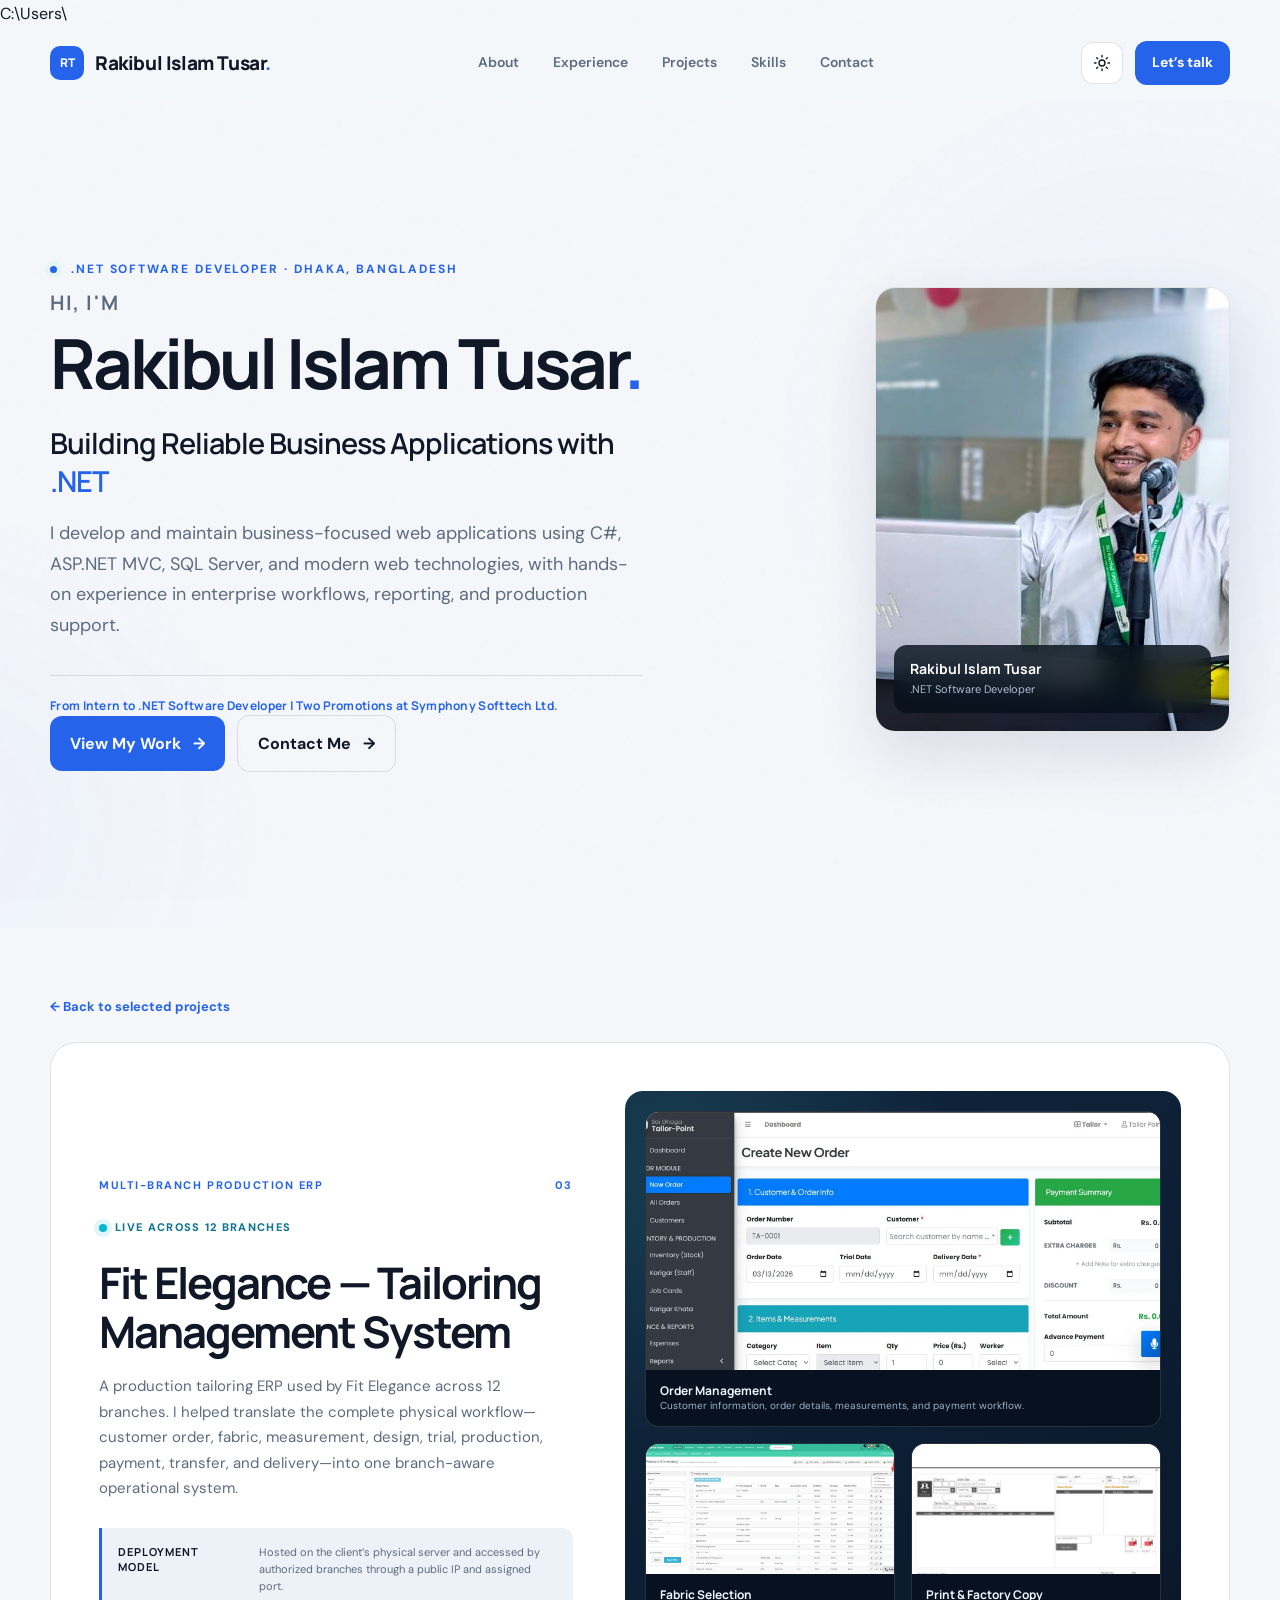
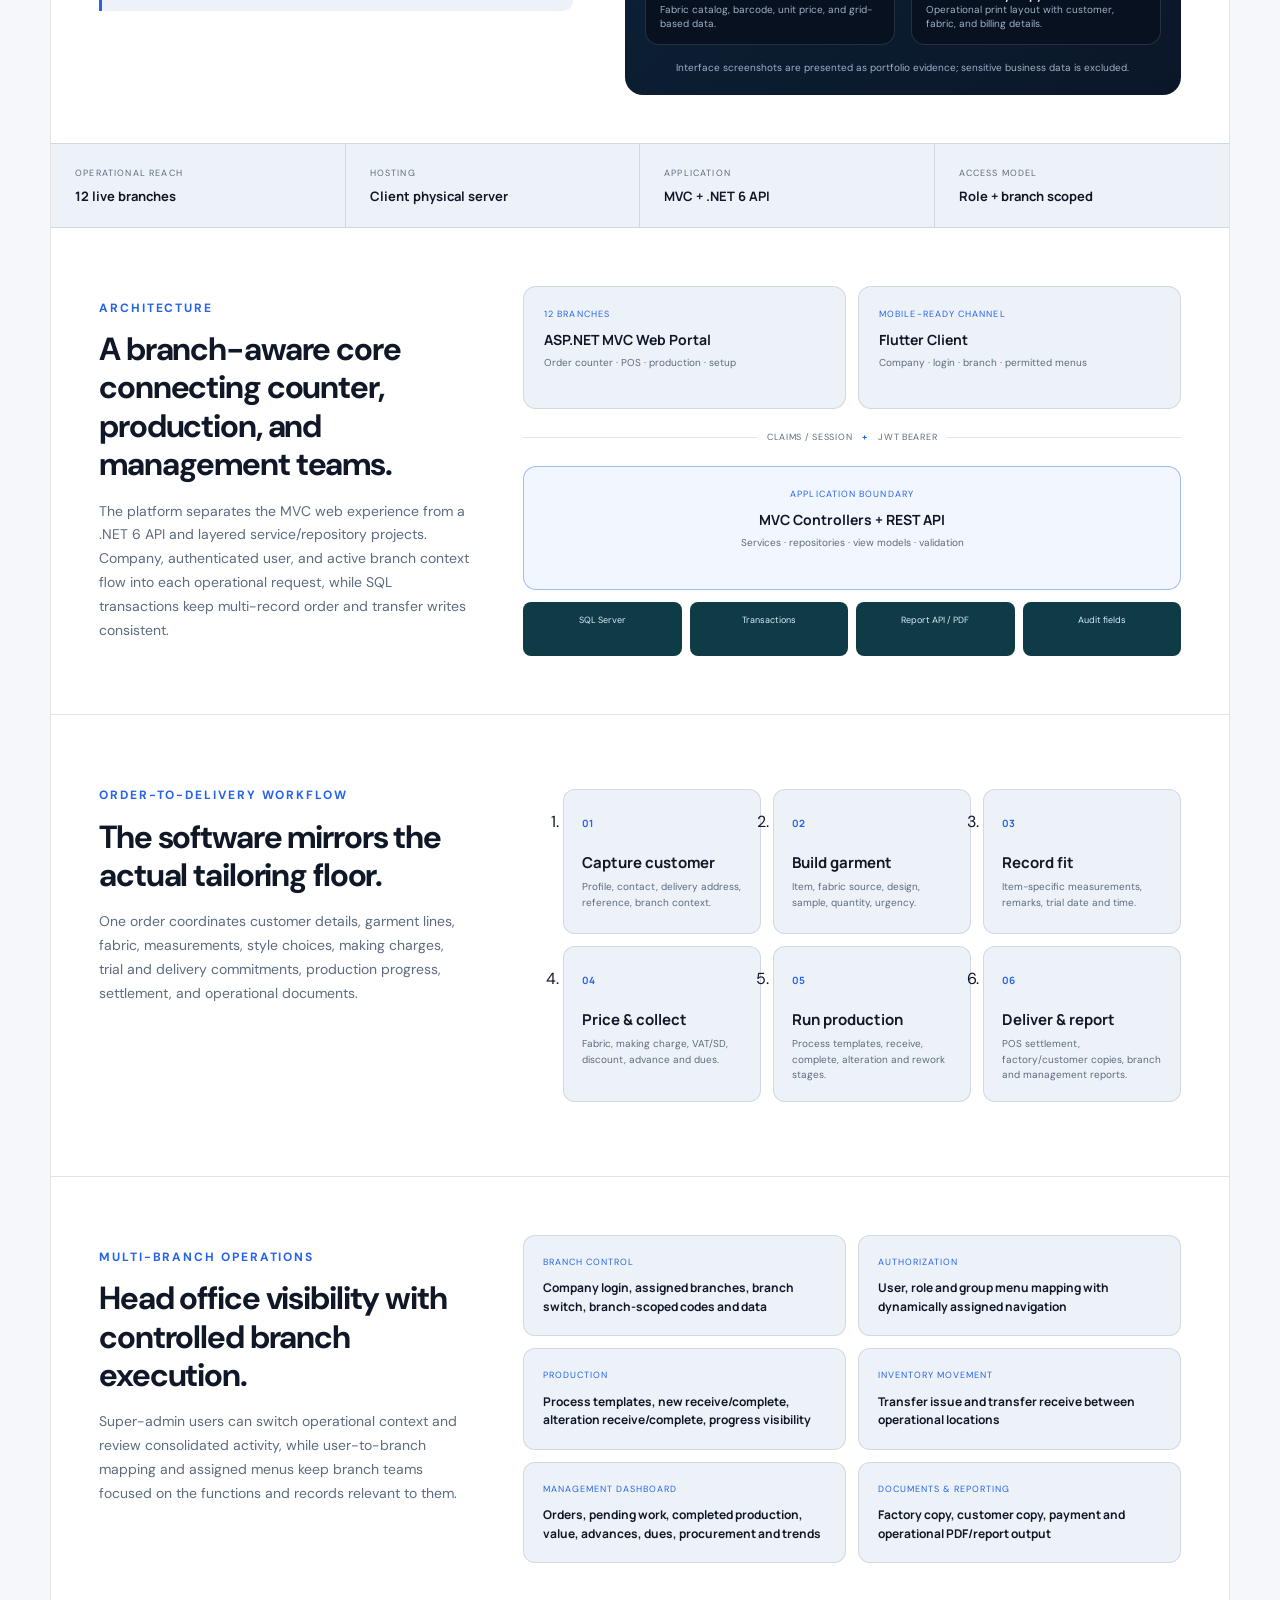
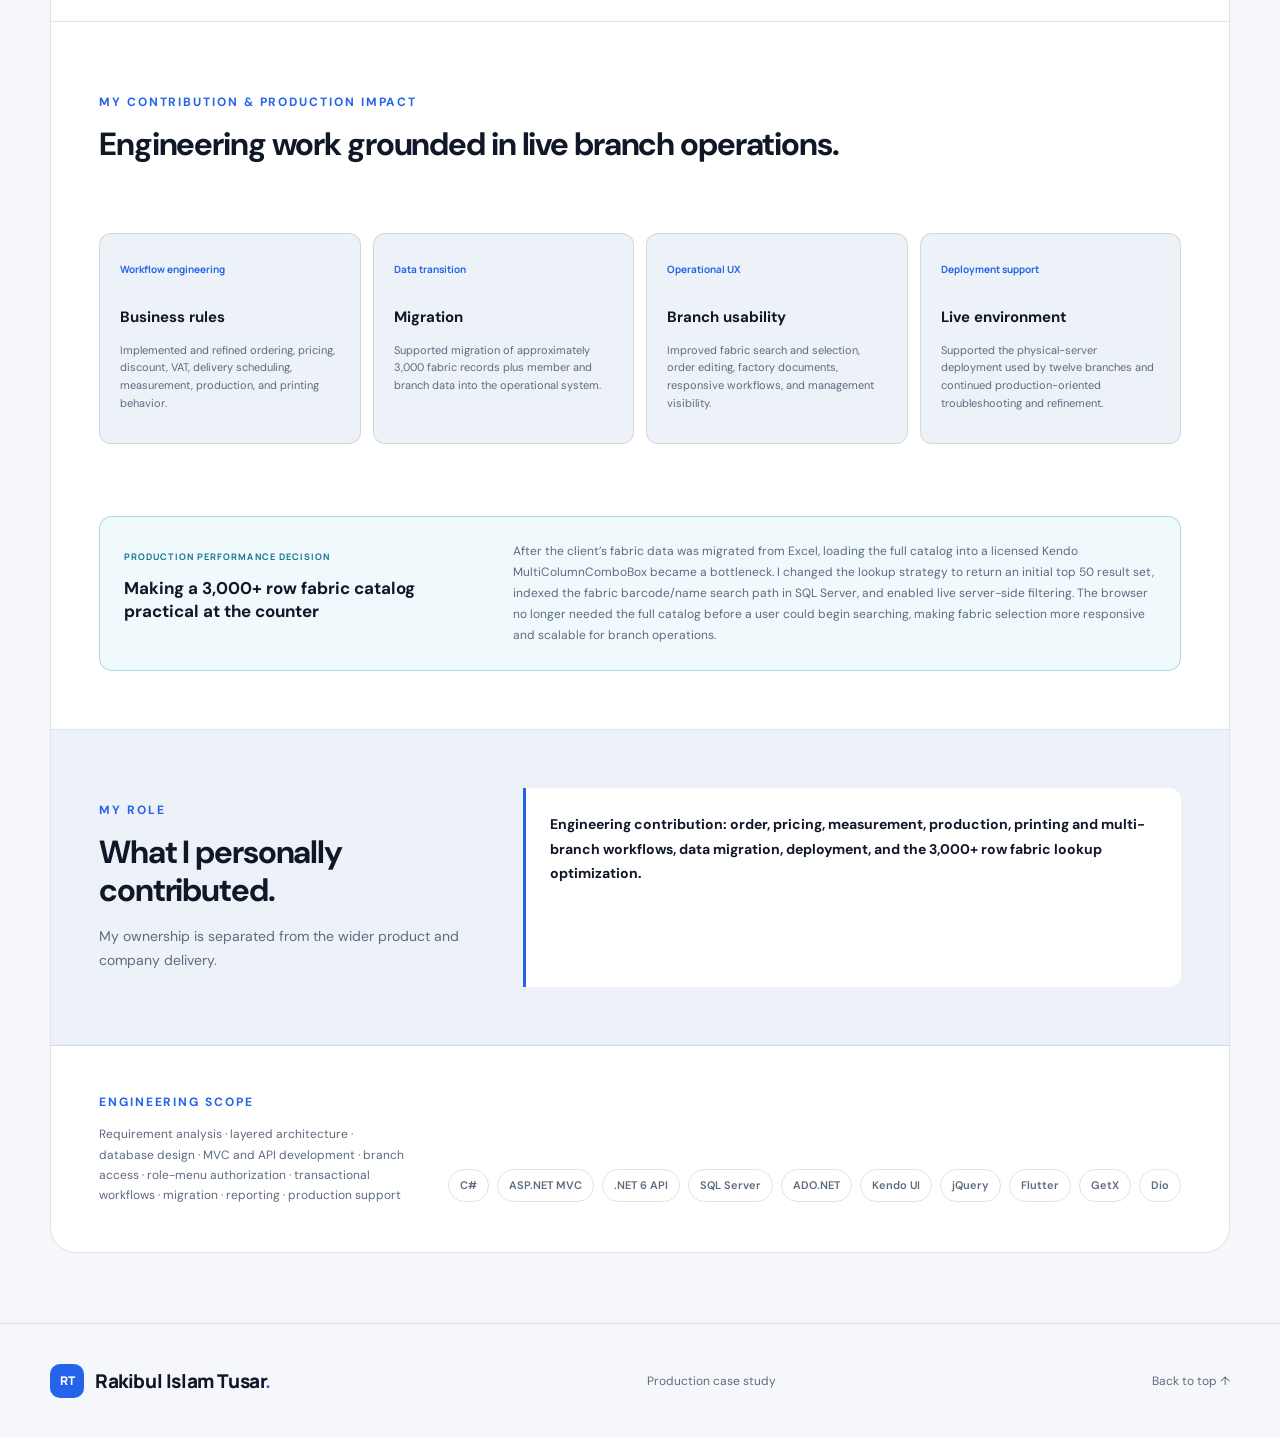
==== fit-elegance.html @ 209f2598 "feat: add project detail pages and site styles for portfolio expansion" ====
<!doctype html><html lang="en"><head><meta charset="utf-8"><meta name="viewport" content="width=device-width, initial-scale=1"><title>Fit Elegance Tailoring Management System | Rakibul Islam Tusar</title><meta name="description" content="Production software architecture and engineering case study by Rakibul Islam Tusar."><link rel="icon" href="assets/favicon.svg" type="image/svg+xml"><link rel="stylesheet" href="assets/site.css"></head><body class="detail-page"><a class="skip-link" href="#project-detail">Skip to project details</a>C:\Users\<header class="site-header" id="top">
    <div class="container nav-wrap">
      <a class="brand" href="index.html#top">
        <span class="brand-mark" aria-hidden="true">RT</span>
        <span>Rakibul Islam Tusar<span class="accent">.</span></span>
      </a>
      <nav class="desktop-nav" aria-label="Primary navigation">
        <a href="index.html#about">About</a>
        <a href="index.html#experience">Experience</a>
        <a href="index.html#projects">Projects</a>
        <a href="index.html#skills">Skills</a>
        <a href="index.html#contact">Contact</a>
      </nav>
      <div class="nav-actions">
        <button class="theme-toggle" type="button" aria-label="Switch to light theme" title="Change theme">
          <svg class="sun" viewBox="0 0 24 24" aria-hidden="true"><circle cx="12" cy="12" r="4"/><path d="M12 2v2M12 20v2M4.93 4.93l1.42 1.42M17.66 17.66l1.41 1.41M2 12h2M20 12h2M4.93 19.07l1.42-1.42M17.66 6.34l1.41-1.41"/></svg>
          <svg class="moon" viewBox="0 0 24 24" aria-hidden="true"><path d="M20.5 15.5A8.5 8.5 0 0 1 8.5 3.5a8.5 8.5 0 1 0 12 12Z"/></svg>
        </button>
        <a class="button button-small" href="index.html#contact">Let&rsquo;s talk</a>
        <button class="menu-toggle" type="button" aria-expanded="false" aria-controls="mobile-nav" aria-label="Open menu">
          <span></span><span></span>
        </button>
      </div>
    </div>
    <nav class="mobile-nav" id="mobile-nav" aria-label="Mobile navigation">
      <a href="index.html#about">About</a><a href="index.html#experience">Experience</a><a href="index.html#projects">Projects</a><a href="index.html#skills">Skills</a><a href="index.html#contact">Contact</a>
    </nav>
  </header><section class="hero section">
      <div class="hero-glow hero-glow-one"></div>
      <div class="hero-glow hero-glow-two"></div>
      <div class="container hero-grid">
        <div class="hero-copy reveal">
          <p class="eyebrow"><span class="status-dot"></span> .NET SOFTWARE DEVELOPER &middot; DHAKA, BANGLADESH</p>
          <h1><span class="hero-greeting">Hi, I'm</span> Rakibul Islam Tusar<span class="accent">.</span></h1>
          <p class="hero-role">Building Reliable Business Applications with <span class="text-gradient">.NET</span></p>
          <p class="hero-lead">I develop and maintain business-focused web applications using C#, ASP.NET MVC, SQL Server, and modern web technologies, with hands-on experience in enterprise workflows, reporting, and production support.</p>
          <p class="career-highlight">From Intern to .NET Software Developer | Two Promotions at Symphony Softtech Ltd.</p>
          <div class="hero-actions">
            <a class="button" href="index.html#projects">View My Work <span aria-hidden="true">&rarr;</span></a>
            <a class="button button-secondary" href="index.html#contact">Contact Me <span aria-hidden="true">&rarr;</span></a>
          </div>
        </div>

        <div class="hero-visual reveal" aria-label="Developer profile illustration">
          <figure class="portrait-card" aria-label="Professional portrait of Rakibul Islam Tusar">
            <img data-optional-src="assets/images/rakibul-islam-tusar-profile.webp" alt="Rakibul Islam Tusar, Software Developer" width="640" height="800">
            <figcaption><strong>Rakibul Islam Tusar</strong><span>.NET Software Developer</span></figcaption>
          </figure>
          <div class="code-window">
            <div class="window-bar"><span></span><span></span><span></span><small>solution.cs</small></div>
            <pre><code><span class="code-purple">public sealed class</span> <span class="code-blue">BusinessSolution</span>
{
  <span class="code-purple">public async</span> Task&lt;Result&gt; <span class="code-yellow">Build</span>(
    Requirement requirement)
  {
    <span class="code-purple">var</span> insight = Analyze(requirement);
    <span class="code-purple">var</span> system = Design(insight);

    <span class="code-purple">return await</span> Deliver(system);
  }
}</code></pre>
            <div class="code-status"><span>&check;</span> Build succeeded <small>0 errors</small></div>
          </div>
          <div class="orbit orbit-one"><span>C#</span></div>
          <div class="orbit orbit-two"><span>SQL</span></div>
          <div class="orbit orbit-three"><span>.NET</span></div>
        </div>
      </div>
      <div class="container scroll-cue"><span>Scroll to discover</span><i></i></div>
    </section><main id="project-detail" class="detail-main project-detail-main"><div class="container"><a class="detail-back" href="index.html#projects">&larr; Back to selected projects</a><article class="case-study tailoring-case-study" aria-labelledby="tailoring-title">
          <div class="case-study-hero tailoring-hero">
            <div class="case-study-copy">
              <div class="project-kicker"><span>Multi-branch production ERP</span><span>03</span></div>
              <p class="case-study-status"><span></span> Live across 12 branches</p>
              <h3 id="tailoring-title">Fit Elegance &mdash; Tailoring Management System</h3>
              <p class="case-study-lead">A production tailoring ERP used by Fit Elegance across 12 branches. I helped translate the complete physical workflow&mdash;customer order, fabric, measurement, design, trial, production, payment, transfer, and delivery&mdash;into one branch-aware operational system.</p>
              <div class="production-note"><strong>Deployment model</strong><span>Hosted on the client&rsquo;s physical server and accessed by authorized branches through a public IP and assigned port.</span></div>
            </div>
            <div class="project-visual tailoring-gallery">
            <figure class="gallery-main">
              <a href="assets/images/tailoring-order-management.jpg" target="_blank" rel="noopener">
                <img src="assets/images/tailoring-order-management.jpg" alt="Tailoring Management System order creation interface showing customer, delivery, item, measurement, and payment workflows" loading="lazy" width="1896" height="880">
              </a>
              <figcaption><strong>Order Management</strong><span>Customer information, order details, measurements, and payment workflow.</span></figcaption>
            </figure>
            <div class="gallery-thumbs">
              <figure>
                <a href="assets/images/tailoring-fabric-selection.jpg" target="_blank" rel="noopener">
                  <img src="assets/images/tailoring-fabric-selection.jpg" alt="Product and fabric inventory interface with filters, barcodes, pricing, and stock data" loading="lazy" width="1892" height="951">
                </a>
                <figcaption><strong>Fabric Selection</strong><span>Fabric catalog, barcode, unit price, and grid-based data.</span></figcaption>
              </figure>
              <figure>
                <a href="assets/images/tailoring-print-factory-copy.jpg" target="_blank" rel="noopener">
                  <img src="assets/images/tailoring-print-factory-copy.jpg" alt="Tailoring print and factory copy interface with customer, style, measurement, and billing details" loading="lazy" width="1080" height="810">
                </a>
                <figcaption><strong>Print &amp; Factory Copy</strong><span>Operational print layout with customer, fabric, and billing details.</span></figcaption>
              </figure>
            </div>
            <p class="gallery-note">Interface screenshots are presented as portfolio evidence; sensitive business data is excluded.</p>
            </div>
          </div>
          <div class="case-study-summary"><div><span>Operational reach</span><strong>12 live branches</strong></div><div><span>Hosting</span><strong>Client physical server</strong></div><div><span>Application</span><strong>MVC + .NET 6 API</strong></div><div><span>Access model</span><strong>Role + branch scoped</strong></div></div>
          <div class="case-study-section">
            <div class="case-study-heading"><p class="mini-label">Architecture</p><h4>A branch-aware core connecting counter, production, and management teams.</h4><p>The platform separates the MVC web experience from a .NET 6 API and layered service/repository projects. Company, authenticated user, and active branch context flow into each operational request, while SQL transactions keep multi-record order and transfer writes consistent.</p></div>
            <div class="platform-map tailoring-platform" role="img" aria-label="Fit Elegance architecture with twelve branch web users and a Flutter client connected to MVC and .NET API layers, transactional services, SQL Server, and reporting">
              <div class="platform-client"><span>12 branches</span><strong>ASP.NET MVC Web Portal</strong><small>Order counter &middot; POS &middot; production &middot; setup</small></div><div class="platform-client"><span>Mobile-ready channel</span><strong>Flutter Client</strong><small>Company &middot; login &middot; branch &middot; permitted menus</small></div>
              <div class="platform-connector"><i></i><span>Claims / session</span><b>+</b><span>JWT bearer</span><i></i></div>
              <div class="platform-core"><span>Application boundary</span><strong>MVC Controllers + REST API</strong><small>Services &middot; repositories &middot; view models &middot; validation</small></div>
              <div class="platform-output"><span>SQL Server</span><span>Transactions</span><span>Report API / PDF</span><span>Audit fields</span></div>
            </div>
          </div>
          <div class="case-study-section workflow-section">
            <div class="case-study-heading"><p class="mini-label">Order-to-delivery workflow</p><h4>The software mirrors the actual tailoring floor.</h4><p>One order coordinates customer details, garment lines, fabric, measurements, style choices, making charges, trial and delivery commitments, production progress, settlement, and operational documents.</p></div>
            <ol class="workflow-track tailoring-track"><li><span>01</span><strong>Capture customer</strong><small>Profile, contact, delivery address, reference, branch context.</small></li><li><span>02</span><strong>Build garment</strong><small>Item, fabric source, design, sample, quantity, urgency.</small></li><li><span>03</span><strong>Record fit</strong><small>Item-specific measurements, remarks, trial date and time.</small></li><li><span>04</span><strong>Price &amp; collect</strong><small>Fabric, making charge, VAT/SD, discount, advance and dues.</small></li><li><span>05</span><strong>Run production</strong><small>Process templates, receive, complete, alteration and rework stages.</small></li><li><span>06</span><strong>Deliver &amp; report</strong><small>POS settlement, factory/customer copies, branch and management reports.</small></li></ol>
          </div>
          <div class="case-study-section dms-operations">
            <div class="case-study-heading"><p class="mini-label">Multi-branch operations</p><h4>Head office visibility with controlled branch execution.</h4><p>Super-admin users can switch operational context and review consolidated activity, while user-to-branch mapping and assigned menus keep branch teams focused on the functions and records relevant to them.</p></div>
            <div class="domain-grid"><article><span>Branch control</span><strong>Company login, assigned branches, branch switch, branch-scoped codes and data</strong></article><article><span>Authorization</span><strong>User, role and group menu mapping with dynamically assigned navigation</strong></article><article><span>Production</span><strong>Process templates, new receive/complete, alteration receive/complete, progress visibility</strong></article><article><span>Inventory movement</span><strong>Transfer issue and transfer receive between operational locations</strong></article><article><span>Management dashboard</span><strong>Orders, pending work, completed production, value, advances, dues, procurement and trends</strong></article><article><span>Documents &amp; reporting</span><strong>Factory copy, customer copy, payment and operational PDF/report output</strong></article></div>
          </div>
          <div class="case-study-section security-section">
            <div class="case-study-heading"><p class="mini-label">My contribution &amp; production impact</p><h4>Engineering work grounded in live branch operations.</h4></div>
            <div class="security-grid proof-grid"><article><span>Workflow engineering</span><h5>Business rules</h5><p>Implemented and refined ordering, pricing, discount, VAT, delivery scheduling, measurement, production, and printing behavior.</p></article><article><span>Data transition</span><h5>Migration</h5><p>Supported migration of approximately 3,000 fabric records plus member and branch data into the operational system.</p></article><article><span>Operational UX</span><h5>Branch usability</h5><p>Improved fabric search and selection, order editing, factory documents, responsive workflows, and management visibility.</p></article><article><span>Deployment support</span><h5>Live environment</h5><p>Supported the physical-server deployment used by twelve branches and continued production-oriented troubleshooting and refinement.</p></article></div>
            <div class="engineering-decision"><div><span>Production performance decision</span><h5>Making a 3,000+ row fabric catalog practical at the counter</h5></div><p>After the client&rsquo;s fabric data was migrated from Excel, loading the full catalog into a licensed Kendo MultiColumnComboBox became a bottleneck. I changed the lookup strategy to return an initial top 50 result set, indexed the fabric barcode/name search path in SQL Server, and enabled live server-side filtering. The browser no longer needed the full catalog before a user could begin searching, making fabric selection more responsive and scalable for branch operations.</p></div>
          </div>
          <div class="case-study-section role-section"><div class="case-study-heading"><p class="mini-label">My role</p><h4>What I personally contributed.</h4><p>My ownership is separated from the wider product and company delivery.</p></div><div class="role-statement"><p><strong>Engineering contribution: order, pricing, measurement, production, printing and multi-branch workflows, data migration, deployment, and the 3,000+ row fabric lookup optimization.</strong></p></div></div><div class="case-study-footer"><div><p class="mini-label">Engineering scope</p><p>Requirement analysis &middot; layered architecture &middot; database design &middot; MVC and API development &middot; branch access &middot; role-menu authorization &middot; transactional workflows &middot; migration &middot; reporting &middot; production support</p></div><ul class="tech-list"><li>C#</li><li>ASP.NET MVC</li><li>.NET 6 API</li><li>SQL Server</li><li>ADO.NET</li><li>Kendo UI</li><li>jQuery</li><li>Flutter</li><li>GetX</li><li>Dio</li></ul></div>
        </article></div></main><footer><div class="container footer-inner"><a class="brand" href="index.html"><span class="brand-mark">RT</span><span>Rakibul Islam Tusar<span class="accent">.</span></span></a><p>Production case study</p><a class="back-top" href="#project-detail">Back to top &uarr;</a></div></footer><script src="assets/site.js" defer></script></body></html>
---- assets/site.css ----
@import url('https://fonts.googleapis.com/css2?family=DM+Sans:wght@400;500;600;700&family=Manrope:wght@400;500;600;700;800&display=swap');

:root{--bg:#07111f;--surface:#0b1728;--surface-2:#101f33;--text:#edf4ff;--muted:#8fa1b8;--line:rgba(255,255,255,.1);--accent:#5eead4;--accent-2:#60a5fa;--purple:#a78bfa;--header:rgba(7,17,31,.78);--shadow:0 28px 70px rgba(0,0,0,.35);--max:1180px}
html[data-theme="light"]{--bg:#f5f7fb;--surface:#fff;--surface-2:#edf2f8;--text:#101828;--muted:#5d6b7f;--line:rgba(16,24,40,.12);--header:rgba(245,247,251,.82);--shadow:0 24px 60px rgba(34,53,84,.12)}
*{box-sizing:border-box}
html{scroll-behavior:smooth;scroll-padding-top:90px}
body{margin:0;background:var(--bg);color:var(--text);font-family:"DM Sans",sans-serif;line-height:1.65;overflow-x:hidden;transition:background .3s,color .3s}
body::before{content:"";position:fixed;inset:0;pointer-events:none;opacity:.025;background-image:url("data:image/svg+xml,%3Csvg viewBox='0 0 180 180' xmlns='http://www.w3.org/2000/svg'%3E%3Cfilter id='n'%3E%3CfeTurbulence type='fractalNoise' baseFrequency='.9' numOctaves='4' stitchTiles='stitch'/%3E%3C/filter%3E%3Crect width='100%25' height='100%25' filter='url(%23n)' opacity='.9'/%3E%3C/svg%3E")}
a{color:inherit;text-decoration:none}button{font:inherit}.container{width:min(calc(100% - 48px),var(--max));margin-inline:auto}.section{padding:120px 0;position:relative}.skip-link{position:fixed;left:16px;top:-60px;z-index:1000;background:var(--accent);color:#04111f;padding:10px 16px;border-radius:8px}.skip-link:focus{top:16px}
.site-header{position:fixed;top:0;left:0;right:0;z-index:50;background:var(--header);border-bottom:1px solid transparent;backdrop-filter:blur(18px);transition:border-color .25s}.site-header.scrolled{border-color:var(--line)}.nav-wrap{height:76px;display:flex;align-items:center;justify-content:space-between}.brand{display:flex;align-items:center;gap:11px;font-family:Manrope,sans-serif;font-size:19px;font-weight:800;letter-spacing:-.4px}.brand-mark{width:34px;height:34px;border-radius:10px;display:grid;place-items:center;background:linear-gradient(135deg,var(--accent),var(--accent-2));color:#05101d;font-size:12px;letter-spacing:-.5px}.accent{color:var(--accent)}.desktop-nav{display:flex;gap:34px;color:var(--muted);font-size:14px;font-weight:600}.desktop-nav a,.text-link,.social-links a,.back-top{transition:color .2s}.desktop-nav a:hover,.text-link:hover,.social-links a:hover,.back-top:hover{color:var(--accent)}.nav-actions{display:flex;align-items:center;gap:12px}.theme-toggle,.menu-toggle{width:42px;height:42px;border:1px solid var(--line);border-radius:12px;background:var(--surface);color:var(--text);cursor:pointer;display:grid;place-items:center}.theme-toggle svg{width:18px;height:18px;fill:none;stroke:currentColor;stroke-width:1.8;stroke-linecap:round}.theme-toggle .sun{display:none}html[data-theme="light"] .theme-toggle .sun{display:block}html[data-theme="light"] .theme-toggle .moon{display:none}.button{display:inline-flex;align-items:center;justify-content:center;gap:12px;background:linear-gradient(135deg,var(--accent),#7dd3fc);color:#04111f;padding:14px 20px;border-radius:12px;font-weight:700;box-shadow:0 10px 34px rgba(94,234,212,.12);transition:transform .2s,box-shadow .2s}.button:hover{transform:translateY(-2px);box-shadow:0 14px 38px rgba(94,234,212,.2)}.button-small{padding:10px 17px;font-size:14px}.menu-toggle{display:none;position:relative}.menu-toggle span{width:17px;height:1.5px;background:currentColor;position:absolute;transition:.25s}.menu-toggle span:first-child{transform:translateY(-4px)}.menu-toggle span:last-child{transform:translateY(4px)}.menu-toggle[aria-expanded="true"] span:first-child{transform:rotate(45deg)}.menu-toggle[aria-expanded="true"] span:last-child{transform:rotate(-45deg)}.mobile-nav{display:none}
.hero{min-height:100vh;padding-top:150px;padding-bottom:70px;display:flex;align-items:center;overflow:hidden}.hero-grid{display:grid;grid-template-columns:1.08fr .92fr;gap:80px;align-items:center}.eyebrow,.section-index,.mini-label,.project-type{text-transform:uppercase;letter-spacing:.16em;font-size:12px;font-weight:700;color:var(--accent)}.status-dot{display:inline-block;width:7px;height:7px;background:var(--accent);border-radius:50%;margin-right:9px;box-shadow:0 0 0 5px rgba(94,234,212,.1)}h1,h2,h3{font-family:Manrope,sans-serif;margin:0;line-height:1.1;letter-spacing:-.045em}h1{font-size:clamp(48px,6.1vw,82px);max-width:760px}.text-gradient{background:linear-gradient(100deg,var(--accent),var(--accent-2) 55%,var(--purple));-webkit-background-clip:text;background-clip:text;color:transparent}.hero-lead{font-size:18px;color:var(--muted);max-width:650px;margin:28px 0 34px}.hero-actions{display:flex;align-items:center;gap:28px}.text-link{font-size:14px;color:var(--muted);font-weight:600}.hero-proof{display:flex;margin-top:64px;padding-top:28px;border-top:1px solid var(--line)}.hero-proof div{padding-right:34px;margin-right:34px;border-right:1px solid var(--line)}.hero-proof div:last-child{border:0}.hero-proof strong,.hero-proof span{display:block}.hero-proof strong{font-size:15px}.hero-proof span{font-size:12px;color:var(--muted);margin-top:3px}.hero-visual{position:relative;min-height:470px;display:grid;place-items:center}.code-window{width:min(100%,470px);background:rgba(11,23,40,.92);border:1px solid rgba(255,255,255,.13);border-radius:20px;box-shadow:var(--shadow);overflow:hidden;transform:perspective(1000px) rotateY(-5deg) rotateX(2deg);position:relative;z-index:2}.window-bar{height:52px;display:flex;align-items:center;gap:7px;padding:0 18px;border-bottom:1px solid rgba(255,255,255,.08)}.window-bar span{width:8px;height:8px;border-radius:50%;background:#fb7185}.window-bar span:nth-child(2){background:#fbbf24}.window-bar span:nth-child(3){background:#4ade80}.window-bar small{color:#7f91aa;margin-left:10px}.code-window pre{margin:0;padding:32px 24px;color:#cbd5e1;font:13px/1.9 Consolas,monospace;overflow:hidden}.code-purple{color:#c4b5fd}.code-blue{color:#7dd3fc}.code-yellow{color:#fde68a}.code-status{border-top:1px solid rgba(255,255,255,.08);padding:13px 18px;color:#a7f3d0;font-size:12px}.code-status span{color:#34d399}.code-status small{float:right;color:#7f91aa}.orbit{position:absolute;border:1px dashed rgba(94,234,212,.22);border-radius:50%;display:grid;place-items:center}.orbit span{position:absolute;background:var(--surface-2);border:1px solid var(--line);border-radius:10px;padding:8px 12px;font:700 11px Manrope,sans-serif;color:var(--accent);box-shadow:var(--shadow)}.orbit-one{width:440px;height:440px;animation:spin 32s linear infinite}.orbit-one span{top:-17px}.orbit-two{width:340px;height:340px;animation:spin 25s linear infinite reverse}.orbit-two span{right:-22px}.orbit-three{width:535px;height:535px;border-color:rgba(96,165,250,.14);animation:spin 40s linear infinite}.orbit-three span{bottom:35px;left:22px}.orbit span{animation:counterspin 32s linear infinite}.orbit-two span{animation-duration:25s;animation-direction:reverse}.orbit-three span{animation-duration:40s}@keyframes spin{to{transform:rotate(360deg)}}@keyframes counterspin{to{transform:rotate(-360deg)}}.hero-glow{position:absolute;border-radius:50%;filter:blur(110px);opacity:.12}.hero-glow-one{width:500px;height:500px;background:var(--accent-2);right:-120px;top:100px}.hero-glow-two{width:400px;height:400px;background:var(--accent);left:-260px;bottom:-100px}.scroll-cue{position:absolute;bottom:28px;left:50%;transform:translateX(-50%);display:flex;align-items:center;gap:15px;color:var(--muted);font-size:11px;text-transform:uppercase;letter-spacing:.15em}.scroll-cue i{width:54px;height:1px;background:var(--line);position:relative}.scroll-cue i::after{content:"";position:absolute;width:16px;height:1px;background:var(--accent);left:0;animation:travel 2s ease-in-out infinite}@keyframes travel{50%{left:38px}}
.split-heading{display:grid;grid-template-columns:.34fr 1fr;gap:50px}.split-heading h2,.section-heading h2{font-size:clamp(38px,5vw,64px);max-width:830px}.muted{color:var(--muted)}.large-copy{color:var(--muted);font-size:20px;max-width:760px;margin:32px 0 0}.value-grid{display:grid;grid-template-columns:repeat(3,1fr);margin-top:70px;border-top:1px solid var(--line);border-bottom:1px solid var(--line)}.value-card{padding:40px 36px 44px;border-right:1px solid var(--line);position:relative}.value-card:last-child{border:0}.card-number{font:700 11px Manrope,sans-serif;color:var(--accent)}.value-card h3{font-size:25px;margin:48px 0 14px}.value-card p{color:var(--muted);margin:0;font-size:15px}.experience{background:var(--surface)}.section-heading{margin-bottom:70px}.section-heading h2{margin-top:18px}.timeline{border-top:1px solid var(--line)}.timeline-item{display:grid;grid-template-columns:48px 230px 1fr;border-bottom:1px solid var(--line);padding:48px 0}.timeline-marker{position:relative}.timeline-marker::after{content:"";position:absolute;top:14px;left:5px;bottom:-64px;width:1px;background:var(--line)}.timeline-item:last-child .timeline-marker::after{display:none}.timeline-marker span{display:block;width:11px;height:11px;border-radius:50%;background:var(--accent);box-shadow:0 0 0 6px rgba(94,234,212,.09)}.timeline-meta span,.timeline-meta small{display:block}.timeline-meta span{font-weight:700;font-size:14px}.timeline-meta small{color:var(--muted);margin-top:4px}.company{color:var(--accent);font-size:13px;font-weight:700;margin:0 0 8px}.timeline-content h3{font-size:31px}.timeline-content>p:not(.company){color:var(--muted);max-width:700px}.tag-list,.tech-list,.contribution-list{list-style:none;padding:0}.tag-list,.tech-list{display:flex;flex-wrap:wrap;gap:8px;margin-top:20px}.tag-list li,.tech-list li{border:1px solid var(--line);border-radius:999px;padding:6px 11px;color:var(--muted);font-size:11px;font-weight:600}.education-strip{display:grid;grid-template-columns:1fr 1fr;align-items:end;background:var(--surface-2);border:1px solid var(--line);border-radius:18px;padding:34px;margin-top:50px}.education-strip h3{font-size:27px;margin-top:8px}.education-strip p{font-weight:700;margin:0}.education-strip span:not(.mini-label){color:var(--muted);font-size:13px}
.work-heading{display:flex;justify-content:space-between;align-items:end}.work-heading>p{color:var(--muted);max-width:400px;margin:0}.project{border:1px solid var(--line);border-radius:24px;background:var(--surface);overflow:hidden}.project-featured{display:grid;grid-template-columns:1.05fr .95fr}.project-visual{min-height:540px;padding:34px;background:radial-gradient(circle at 10% 15%,rgba(94,234,212,.16),transparent 37%),linear-gradient(145deg,#0f2740,#0a1728);display:flex;flex-direction:column}.visual-top{display:flex;justify-content:space-between;color:#9cb1c8;font-size:11px;text-transform:uppercase;letter-spacing:.14em}.order-panel{margin:auto 0;background:rgba(4,13,25,.72);border:1px solid rgba(255,255,255,.13);padding:24px;border-radius:16px;box-shadow:0 25px 50px rgba(0,0,0,.28)}.panel-header{display:flex;justify-content:space-between;color:#e8f2ff}.panel-header span{font-size:11px;background:rgba(94,234,212,.12);color:#5eead4;padding:5px 9px;border-radius:999px}.metric-row{display:grid;grid-template-columns:repeat(3,1fr);gap:12px;margin:32px 0}.metric-row div{background:rgba(255,255,255,.04);padding:16px 12px;border-radius:10px}.metric-row small,.metric-row b{display:block}.metric-row small{color:#8195aa;font-size:10px}.metric-row b{color:#f4f8ff;margin-top:5px}.progress-line{height:5px;border-radius:99px;background:rgba(255,255,255,.09);display:block}.progress-line span{display:block;width:58%;height:100%;border-radius:inherit;background:linear-gradient(90deg,#5eead4,#60a5fa)}.workflow{display:flex;justify-content:space-between;margin-top:22px}.workflow i{width:10px;height:10px;border:2px solid #476079;border-radius:50%}.workflow i.done{border-color:#5eead4;background:#5eead4}.workflow i.active{border-color:#60a5fa;box-shadow:0 0 0 5px rgba(96,165,250,.12)}.project-copy{padding:48px}.project-kicker{display:flex;justify-content:space-between;text-transform:uppercase;letter-spacing:.14em;color:var(--accent);font-size:11px;font-weight:700}.project-copy h3,.project-card h3{font-size:34px;margin:40px 0 20px}.project-copy>p,.project-card>p:not(.project-type){color:var(--muted)}.contribution-list{margin:28px 0}.contribution-list li{padding:10px 0 10px 24px;border-bottom:1px solid var(--line);font-size:14px;position:relative}.contribution-list li::before{content:"✓";position:absolute;left:0;color:var(--accent)}.project-grid{display:grid;grid-template-columns:1fr 1fr;gap:22px;margin-top:22px}.project-card{border:1px solid var(--line);background:var(--surface);border-radius:22px;padding:36px;min-height:460px;display:flex;flex-direction:column}.project-card-number{align-self:flex-end;color:var(--muted);font:700 12px Manrope,sans-serif}.project-card h3{max-width:430px}.project-card .tech-list{margin-top:auto}.mini-flow{display:flex;align-items:center;margin:42px 0 26px}.mini-flow span{font-size:10px;padding:7px 9px;border:1px solid var(--line);border-radius:6px;color:var(--muted)}.mini-flow i{height:1px;background:linear-gradient(90deg,var(--accent),var(--accent-2));flex:1}.bars{height:95px;display:flex;align-items:end;gap:7px;margin:28px 0}.bars span{height:var(--h);flex:1;background:linear-gradient(180deg,var(--accent-2),rgba(96,165,250,.08));border-radius:5px 5px 0 0}
.skills{background:var(--surface)}.skills-grid{display:grid;grid-template-columns:.8fr 1.2fr;gap:100px}.skills .section-heading{position:sticky;top:130px;align-self:start}.skills .section-heading p:last-child{color:var(--muted);max-width:420px;margin-top:28px}.skill-group{display:grid;grid-template-columns:46px 1fr;gap:20px;padding:32px 0;border-bottom:1px solid var(--line)}.skill-group>span{color:var(--accent);font:700 11px Manrope,sans-serif}.skill-group h3{font-size:24px}.skill-group p{color:var(--muted);margin:10px 0 0}.contact{padding-bottom:70px}.contact-card{background:linear-gradient(135deg,#0f3651,#10213d 65%,#172554);border:1px solid rgba(255,255,255,.14);border-radius:30px;padding:76px;color:#f1f7ff;box-shadow:var(--shadow);overflow:hidden}.contact-card::after{content:"";position:absolute;width:390px;height:390px;border:1px solid rgba(94,234,212,.18);border-radius:50%;right:-90px;top:-140px;box-shadow:0 0 0 55px rgba(94,234,212,.025),0 0 0 110px rgba(94,234,212,.018)}.contact-card h2{font-size:clamp(42px,6vw,72px);max-width:830px;position:relative;z-index:1}.contact-card>p:not(.section-index){color:#aabbd0;font-size:18px;max-width:620px}.contact-actions{display:flex;align-items:center;justify-content:space-between;margin-top:44px;position:relative;z-index:2}.button-light{background:#f5fbff;color:#07111f;box-shadow:none}.social-links{display:flex;gap:24px}.social-links a{font-size:14px;color:#c3d0df}.social-links span{color:var(--accent)}footer{padding:35px 0;border-top:1px solid var(--line)}.footer-inner{display:flex;align-items:center;justify-content:space-between}.footer-inner p,.back-top{color:var(--muted);font-size:12px}
.reveal{opacity:0;transform:translateY(22px);transition:opacity .7s ease,transform .7s ease}.reveal.visible{opacity:1;transform:none}.reveal:nth-child(2){transition-delay:.08s}.reveal:nth-child(3){transition-delay:.16s}
@media (max-width:980px){.desktop-nav{display:none}.menu-toggle{display:grid}.hero-grid,.project-featured,.skills-grid{grid-template-columns:1fr}.hero{padding-top:130px}.hero-visual{min-height:520px}.hero-copy{position:relative;z-index:3}.split-heading{grid-template-columns:1fr}.value-grid{grid-template-columns:1fr}.value-card{border-right:0;border-bottom:1px solid var(--line)}.timeline-item{grid-template-columns:40px 170px 1fr}.skills-grid{gap:20px}.skills .section-heading{position:static}.work-heading{display:block}.work-heading>p{margin-top:24px}.mobile-nav{position:absolute;top:76px;left:24px;right:24px;padding:12px;background:var(--surface);border:1px solid var(--line);border-radius:14px;box-shadow:var(--shadow)}.mobile-nav.open{display:grid}.mobile-nav a{padding:12px;border-bottom:1px solid var(--line)}.mobile-nav a:last-child{border:0}}
@media (max-width:700px){.container{width:min(calc(100% - 32px),var(--max))}.section{padding:85px 0}.nav-actions .button-small{display:none}h1{font-size:43px}.hero-grid{gap:25px}.hero-lead{font-size:16px}.hero-actions{align-items:flex-start;flex-direction:column}.hero-proof{display:grid;grid-template-columns:1fr 1fr;gap:20px;margin-top:45px}.hero-proof div{border:0;margin:0;padding:0}.hero-visual{min-height:390px}.code-window{transform:none}.code-window pre{font-size:10px;padding:22px 15px}.orbit-one{width:330px;height:330px}.orbit-two{width:260px;height:260px}.orbit-three{display:none}.scroll-cue{display:none}.split-heading h2,.section-heading h2{font-size:39px}.large-copy{font-size:17px}.value-card{padding-inline:8px}.timeline-item{grid-template-columns:30px 1fr}.timeline-meta{grid-column:2;margin-bottom:18px}.timeline-content{grid-column:2}.education-strip{grid-template-columns:1fr;gap:20px}.project-visual{min-height:360px;padding:20px}.metric-row{grid-template-columns:1fr 1fr}.metric-row div:last-child{display:none}.project-copy,.project-card{padding:28px}.project-copy h3,.project-card h3{font-size:29px}.project-grid{grid-template-columns:1fr}.contact-card{padding:44px 26px}.contact-actions{align-items:flex-start;flex-direction:column;gap:35px}.social-links{flex-wrap:wrap}.footer-inner{flex-direction:column;gap:18px}.footer-inner p{order:3}.window-bar small{font-size:10px}}
@media (prefers-reduced-motion:reduce){html{scroll-behavior:auto}*,*::before,*::after{animation-duration:.01ms!important;animation-iteration-count:1!important;transition-duration:.01ms!important}.reveal{opacity:1;transform:none}}

/* Optional real imagery: built-in illustrations remain the fallback. */
.portrait-card{display:none;width:min(100%,405px);height:510px;margin:0;position:relative;z-index:3;border:1px solid var(--line);border-radius:24px;overflow:hidden;background:var(--surface);box-shadow:var(--shadow)}
.portrait-card img{width:100%;height:100%;object-fit:cover;object-position:center 18%}
.portrait-card figcaption{position:absolute;left:18px;right:18px;bottom:18px;padding:14px 16px;border-radius:13px;background:rgba(6,15,27,.8);backdrop-filter:blur(13px);color:#fff}
.portrait-card strong,.portrait-card span{display:block}.portrait-card strong{font:700 14px Manrope,sans-serif}.portrait-card span{color:#aebed1;font-size:11px;margin-top:2px}
.hero-visual.has-optional-image .portrait-card{display:block}.hero-visual.has-optional-image .code-window{display:none}
.illustrative-visual{display:flex;flex-direction:column;height:100%}.project-shot{display:none;width:100%;height:100%;object-fit:cover;object-position:top left}
.optional-image-frame.has-optional-image{padding:0}.optional-image-frame.has-optional-image .project-shot{display:block}.optional-image-frame.has-optional-image .illustrative-visual{display:none}
.project-card-shot{display:none;width:calc(100% + 72px);height:210px;object-fit:cover;object-position:top left;margin:-36px -36px 30px;border-bottom:1px solid var(--line)}
.optional-image-card.has-optional-image .project-card-shot{display:block}
@media(max-width:700px){.portrait-card{height:430px}.project-card-shot{width:calc(100% + 56px);margin:-28px -28px 26px}}

/* Personal-brand hero hierarchy */
.hero-greeting{display:block;margin-bottom:10px;color:var(--muted);font-size:.29em;line-height:1.2;letter-spacing:.08em;text-transform:uppercase;font-weight:700}
.hero-role{max-width:700px;margin:24px 0 0;font:600 clamp(22px,2.3vw,31px)/1.3 Manrope,sans-serif;letter-spacing:-.035em}
.hero-role+.hero-lead{margin-top:18px}

/* Authentic project evidence gallery */
.tailoring-gallery{padding:20px;gap:16px;background:radial-gradient(circle at 10% 15%,rgba(94,234,212,.12),transparent 38%),linear-gradient(145deg,#0f2740,#0a1728)}
.tailoring-gallery figure{margin:0;overflow:hidden;border:1px solid rgba(255,255,255,.13);border-radius:14px;background:#07111f}
.tailoring-gallery a{display:block;overflow:hidden;background:#fff}
.tailoring-gallery img{display:block;width:100%;object-fit:cover;object-position:top;transition:transform .35s ease}
.tailoring-gallery a:hover img{transform:scale(1.015)}
.gallery-main img{height:258px}
.gallery-thumbs{display:grid;grid-template-columns:1fr 1fr;gap:16px}
.gallery-thumbs img{height:130px}
.tailoring-gallery figcaption{display:flex;flex-direction:column;padding:12px 14px}
.tailoring-gallery figcaption strong{font:700 12px Manrope,sans-serif;color:#edf4ff}
.tailoring-gallery figcaption span,.gallery-note{font-size:10px;line-height:1.45;color:#9cb1c8}
.gallery-note{margin:0;text-align:center}
.project-facts{margin:24px 0}
.project-facts div{padding:12px 0;border-bottom:1px solid var(--line)}
.project-facts dt{text-transform:uppercase;letter-spacing:.12em;font-size:10px;font-weight:700;color:var(--accent)}
.project-facts dd{margin:5px 0 0;color:var(--muted);font-size:13px;line-height:1.55}
@media(max-width:700px){.tailoring-gallery{padding:12px}.gallery-main img{height:220px}.gallery-thumbs{grid-template-columns:1fr}.gallery-thumbs img{height:180px}}

/* Career and content enhancements */
.career-highlight{max-width:700px;margin:18px 0 0;color:var(--accent);font:700 12px/1.6 Manrope,sans-serif;letter-spacing:.025em}
.button-secondary{background:transparent;color:var(--text);border:1px solid var(--line);box-shadow:none}.button-secondary:hover{border-color:var(--accent);background:rgba(94,234,212,.06)}
.about-copy{max-width:780px}.about-copy p{margin:0 0 18px}.about-copy p:last-child{margin-bottom:0}
.role-badge{display:inline-block;margin-left:10px;padding:4px 8px;border:1px solid rgba(94,234,212,.35);border-radius:999px;background:rgba(94,234,212,.08);font-size:9px;letter-spacing:.08em;text-transform:uppercase;vertical-align:middle}
.education-strip>div:last-child{display:grid;gap:4px}.contribution-label{margin:24px 0 0!important;color:var(--text)!important;font:700 11px Manrope,sans-serif;text-transform:uppercase;letter-spacing:.1em}.compact-project{min-height:340px}
a:focus-visible,button:focus-visible{outline:3px solid var(--accent);outline-offset:4px}
@media(max-width:700px){.compact-project{min-height:0}.role-badge{display:block;width:max-content;margin:8px 0 0}}
@media(max-width:375px){.container{width:min(calc(100% - 24px),var(--max))}.site-header .brand>span:last-child{font-size:13px}.hero-actions .button{width:100%;justify-content:center}.project-copy,.project-card{padding:23px}.contact-card{padding:38px 20px}.social-links{gap:18px}}

/* Recruiter-focused light-first refinement */
:root{--bg:#f8fafc;--surface:#fff;--surface-2:#f1f5f9;--text:#0f172a;--muted:#475569;--line:#e2e8f0;--accent:#2563eb;--accent-2:#3b82f6;--purple:#2563eb;--header:rgba(248,250,252,.92);--shadow:0 16px 40px rgba(15,23,42,.08)}
html[data-theme="dark"]{--bg:#0b1220;--surface:#111c2f;--surface-2:#0f1a2c;--text:#f8fafc;--muted:#a8b4c6;--line:#26364e;--accent:#60a5fa;--accent-2:#93c5fd;--purple:#60a5fa;--header:rgba(11,18,32,.92);--shadow:0 18px 45px rgba(0,0,0,.25)}
body{font-family:Inter,"DM Sans",system-ui,sans-serif;line-height:1.7}.section{padding:clamp(78px,9vw,112px) 0}.site-header{position:sticky}.nav-wrap{height:72px}.brand-mark,.button{background:var(--accent);color:#fff;box-shadow:none}.button:hover{background:#1d4ed8}.button-secondary{color:var(--text);background:transparent}.desktop-nav a:hover,.desktop-nav a.active{color:var(--accent)}
.hero{min-height:calc(100vh - 72px);padding-top:clamp(65px,8vw,105px)}.hero-grid{grid-template-columns:1.08fr .92fr;gap:clamp(42px,7vw,82px)}h1{font-size:clamp(2.5rem,5.4vw,4.5rem)}.hero-role{font-size:clamp(1.35rem,2.25vw,1.9rem)}.hero-lead{max-width:660px}.career-highlight{color:var(--accent);border-top:1px solid var(--line);padding-top:20px;margin-top:26px}.hero-actions{gap:12px;flex-wrap:wrap}.hero-visual{min-height:510px}.portrait-card{display:block;width:min(82%,355px);height:445px;margin-left:auto;border-radius:20px}.hero-visual .code-window{display:block;width:min(86%,390px);position:absolute;left:0;bottom:0;transform:none}.orbit{display:none}.hero-glow{opacity:.035}.scroll-cue{display:none}.code-window pre{overflow:auto}.code-status span{color:#22c55e}
.split-heading{grid-template-columns:.38fr 1fr}.split-heading h2,.section-heading h2{font-size:clamp(1.9rem,3.8vw,3.2rem)}.large-copy{font-size:clamp(1rem,1.5vw,1.15rem)}.value-grid{margin-top:55px}.value-card{padding:34px}.value-card h3{margin-top:34px}.experience{background:var(--surface-2)}.timeline{background:var(--surface);border:1px solid var(--line);border-radius:20px;padding:0 30px}.timeline-item{grid-template-columns:40px 210px 1fr;padding:38px 0}.timeline-item:nth-child(-n+3){background:linear-gradient(90deg,transparent,var(--surface-2),transparent)}.timeline-content h3{font-size:clamp(1.4rem,2.4vw,1.9rem)}.education-strip{background:var(--surface);box-shadow:none}
.project,.project-card{box-shadow:none}.project-featured{grid-template-columns:1.03fr .97fr}.project-visual{min-height:500px}.project-grid{grid-template-columns:1fr 1fr}.project-card{min-height:0}.project-copy h3,.project-card h3{font-size:clamp(1.65rem,2.6vw,2.15rem)}.skills{background:var(--surface-2)}.skill-group{background:var(--surface);border:1px solid var(--line);border-radius:14px;padding:24px;margin-bottom:12px}.contact-card{background:#172554;box-shadow:none}.contact-card::after{display:none}.text-gradient{background:none;color:var(--accent)}
@media(max-width:980px){.hero-grid,.project-featured{grid-template-columns:1fr}.hero-visual{width:min(100%,600px);margin-inline:auto}.timeline{padding-inline:22px}.project-grid{grid-template-columns:1fr 1fr}}
@media(max-width:700px){.section{padding:72px 0}.hero{padding-top:56px}.hero-actions{display:grid;grid-template-columns:1fr 1fr;width:100%}.hero-actions .button{width:100%}.hero-visual{min-height:425px}.portrait-card{height:390px}.code-window pre{font-size:10px}.timeline{padding-inline:14px}.timeline-item{grid-template-columns:26px 1fr}.project-grid{grid-template-columns:1fr}.project-visual{min-height:0}.contact-card{border-radius:18px}.social-links{gap:18px}}
@media(max-width:390px){.hero-actions{grid-template-columns:1fr}.hero-visual{min-height:365px}.portrait-card{height:335px}.hero-visual .code-window{width:90%}.code-window pre{font-size:9px}.site-header .brand>span:last-child{font-size:12px}}

/* OSAKA DMS platform case study */
.dms-case-study{margin-top:28px}.dms-case-study .case-study-status{color:#2563eb}.dms-case-study .case-study-status span{background:#3b82f6;box-shadow:0 0 0 5px rgba(59,130,246,.12)}.dms-shot img{object-position:center top}.platform-map{display:grid;grid-template-columns:1fr 1fr;gap:12px}.platform-client,.platform-core{padding:20px;border:1px solid var(--line);border-radius:13px;background:var(--surface-2)}.platform-client span,.platform-client strong,.platform-client small,.platform-core span,.platform-core strong,.platform-core small{display:block}.platform-client span,.platform-core span{color:var(--accent);font-size:9px;letter-spacing:.12em;text-transform:uppercase}.platform-client strong,.platform-core strong{margin:8px 0 5px;font:700 14px Manrope,sans-serif}.platform-client small,.platform-core small{color:var(--muted);font-size:10px}.platform-connector{grid-column:1/-1;display:grid;grid-template-columns:1fr auto auto auto 1fr;align-items:center;gap:10px;color:var(--muted);font-size:9px;text-transform:uppercase;letter-spacing:.08em}.platform-connector i{height:1px;background:var(--line)}.platform-connector b{color:var(--accent)}.platform-core{grid-column:1/-1;text-align:center;border-color:rgba(37,99,235,.4);background:rgba(37,99,235,.06)}.platform-output{grid-column:1/-1;display:grid;grid-template-columns:repeat(4,1fr);gap:8px}.platform-output span{padding:11px;border-radius:8px;background:#172554;color:#dbeafe;text-align:center;font-size:9px}.domain-grid{display:grid;grid-template-columns:repeat(2,1fr);gap:12px}.domain-grid article{padding:19px;border:1px solid var(--line);border-radius:12px;background:var(--surface-2)}.domain-grid span,.domain-grid strong{display:block}.domain-grid span{color:var(--accent);font-size:9px;letter-spacing:.11em;text-transform:uppercase}.domain-grid strong{margin-top:9px;font:700 12px/1.55 Manrope,sans-serif}.proof-grid article{background:var(--surface-2)}.project-grid{grid-template-columns:1fr}
@media(max-width:700px){.platform-map,.domain-grid{grid-template-columns:1fr}.platform-connector,.platform-core,.platform-output{grid-column:1}.platform-output{grid-template-columns:1fr 1fr}.auth-track{grid-template-columns:1fr}}

/* Fit Elegance multi-branch production case study */
.tailoring-case-study{margin-top:28px}.tailoring-case-study .case-study-status{color:#0e7490}.tailoring-case-study .case-study-status span{background:#06b6d4;box-shadow:0 0 0 5px rgba(6,182,212,.12)}.tailoring-hero{grid-template-columns:.82fr 1.18fr}.tailoring-hero .tailoring-gallery{min-height:0;border-radius:18px}.production-note{display:grid;grid-template-columns:125px 1fr;gap:16px;margin-top:26px;padding:16px;border-left:3px solid var(--accent);background:var(--surface-2);border-radius:0 10px 10px 0}.production-note strong{font:700 11px Manrope,sans-serif;text-transform:uppercase;letter-spacing:.08em}.production-note span{color:var(--muted);font-size:11px;line-height:1.55}.tailoring-platform .platform-output span{background:#0f3b46}
@media(max-width:980px){.tailoring-hero{grid-template-columns:1fr}.tailoring-hero .tailoring-gallery{width:100%}}@media(max-width:700px){.production-note{grid-template-columns:1fr;gap:6px}.tailoring-hero .gallery-main img{height:220px}}

/* StyleMart architecture case study */
.case-study{margin:0 0 28px;border:1px solid var(--line);border-radius:26px;background:var(--surface);overflow:hidden}.case-study-hero{display:grid;grid-template-columns:.92fr 1.08fr;gap:52px;align-items:center;padding:48px}.case-study-copy h3{font-size:clamp(2rem,3.4vw,3rem);line-height:1.12;margin:22px 0 18px;letter-spacing:-.045em}.case-study-lead{color:var(--muted);font-size:15px}.case-study-status{display:flex;align-items:center;gap:8px;margin:24px 0 0;color:#16a34a;font-size:11px;font-weight:800;text-transform:uppercase;letter-spacing:.12em}.case-study-status span{width:8px;height:8px;border-radius:50%;background:#22c55e;box-shadow:0 0 0 5px rgba(34,197,94,.12)}.case-study-actions{display:flex;align-items:center;gap:20px;margin-top:28px}.text-link{color:var(--accent);font-size:13px;font-weight:700}.demo-note{margin:13px 0 0;color:var(--muted);font-size:10px}.storefront-shot{margin:0;border:1px solid var(--line);border-radius:18px;overflow:hidden;background:var(--surface-2);box-shadow:var(--shadow)}.storefront-shot a{display:block;height:360px;overflow:hidden}.storefront-shot img{display:block;width:100%;height:100%;object-fit:cover;object-position:top}.storefront-shot figcaption{display:flex;justify-content:space-between;gap:18px;padding:14px 16px;font-size:11px}.storefront-shot figcaption span{color:var(--muted);text-align:right}
.case-study-summary{display:grid;grid-template-columns:repeat(4,1fr);border-top:1px solid var(--line);border-bottom:1px solid var(--line);background:var(--surface-2)}.case-study-summary div{padding:22px 24px;border-right:1px solid var(--line)}.case-study-summary div:last-child{border:0}.case-study-summary span,.case-study-summary strong{display:block}.case-study-summary span{color:var(--muted);font-size:9px;text-transform:uppercase;letter-spacing:.13em}.case-study-summary strong{margin-top:5px;font:700 13px Manrope,sans-serif}.case-study-section{display:grid;grid-template-columns:.72fr 1.28fr;gap:54px;padding:58px 48px;border-bottom:1px solid var(--line);scroll-margin-top:92px}.case-study-heading h4{font-size:clamp(1.65rem,2.5vw,2.25rem);line-height:1.2;margin:12px 0 16px;letter-spacing:-.035em}.case-study-heading>p:last-child{color:var(--muted);font-size:14px}
.architecture-map{display:grid;grid-template-columns:1fr 34px 1fr;gap:10px;align-items:stretch}.architecture-layer{padding:16px;border:1px solid var(--line);border-radius:12px;background:var(--surface-2)}.architecture-layer:nth-of-type(n+3){grid-column:1/-1}.architecture-map>i{display:grid;place-items:center;color:var(--accent);font-style:normal}.architecture-map>i:not(:first-of-type){grid-column:1/-1;height:12px}.architecture-layer span,.architecture-layer strong,.architecture-layer small{display:block}.architecture-layer span{color:var(--accent);font-size:9px;text-transform:uppercase;letter-spacing:.12em}.architecture-layer strong{margin:4px 0;font:700 14px Manrope,sans-serif}.architecture-layer small{color:var(--muted);font-size:10px}.architecture-accent{border-color:rgba(37,99,235,.4);background:rgba(37,99,235,.06)}.security-rail{grid-column:1/-1;padding:13px 16px;border-left:3px solid var(--accent);background:var(--surface-2)}.security-rail span,.security-rail strong{display:block}.security-rail span{color:var(--accent);font-size:9px;text-transform:uppercase;letter-spacing:.12em}.security-rail strong{margin-top:3px;font-size:10px;line-height:1.5}
.workflow-track{display:grid;grid-template-columns:repeat(3,1fr);gap:12px}.workflow-track li{min-height:145px;padding:18px;border:1px solid var(--line);border-radius:12px;background:var(--surface-2)}.workflow-track span,.workflow-track strong,.workflow-track small{display:block}.workflow-track span{color:var(--accent);font:700 10px Manrope,sans-serif}.workflow-track strong{margin:22px 0 6px;font:700 15px Manrope,sans-serif}.workflow-track small{color:var(--muted);font-size:10px;line-height:1.55}.security-section{grid-template-columns:1fr}.security-grid{display:grid;grid-template-columns:repeat(4,1fr);gap:12px}.security-grid article{padding:20px;border:1px solid var(--line);border-radius:12px}.security-grid article>span{color:var(--accent);font:700 10px Manrope,sans-serif}.security-grid h5{font-size:15px;margin:24px 0 8px}.security-grid p{color:var(--muted);font-size:11px;line-height:1.6}.security-disclosure{display:grid;grid-template-columns:180px 1fr;gap:28px;margin-top:18px;padding:20px;border-radius:12px;background:#fff7ed;border:1px solid #fed7aa;color:#9a3412}.security-disclosure strong{font:700 13px Manrope,sans-serif}.security-disclosure p{font-size:11px;line-height:1.65}html[data-theme="dark"] .security-disclosure{background:rgba(154,52,18,.13);border-color:rgba(251,146,60,.35);color:#fdba74}.case-study-footer{display:grid;grid-template-columns:1fr auto;gap:38px;align-items:end;padding:34px 48px}.case-study-footer>div>p:last-child{max-width:760px;margin-top:8px;color:var(--muted);font-size:12px}.case-study-footer .tech-list{justify-content:flex-end}
@media(max-width:980px){.case-study-hero,.case-study-section{grid-template-columns:1fr}.case-study-hero{gap:34px}.security-grid{grid-template-columns:1fr 1fr}.case-study-footer{grid-template-columns:1fr}.case-study-footer .tech-list{justify-content:flex-start}}@media(max-width:700px){.case-study{border-radius:18px}.case-study-hero,.case-study-section{padding:32px 22px}.case-study-summary{grid-template-columns:1fr 1fr}.case-study-summary div:nth-child(2){border-right:0}.case-study-summary div:nth-child(-n+2){border-bottom:1px solid var(--line)}.case-study-actions{align-items:flex-start;flex-direction:column}.storefront-shot a{height:250px}.storefront-shot figcaption{flex-direction:column}.storefront-shot figcaption span{text-align:left}.architecture-map{grid-template-columns:1fr}.architecture-map>i,.architecture-map>i:nth-of-type(2),.architecture-map>i:nth-of-type(4),.architecture-layer:nth-of-type(3),.architecture-layer:nth-of-type(5),.security-rail{grid-column:1}.workflow-track{grid-template-columns:1fr 1fr}.security-grid{grid-template-columns:1fr}.security-disclosure{grid-template-columns:1fr;gap:8px}.case-study-footer{padding:28px 22px}}@media(max-width:430px){.workflow-track{grid-template-columns:1fr}.case-study-summary{grid-template-columns:1fr}.case-study-summary div{border-right:0;border-bottom:1px solid var(--line)!important}}

/* Production problem-solving and healthcare case study */
.engineering-decision{display:grid;grid-template-columns:.72fr 1.28fr;gap:28px;margin-top:18px;padding:24px;border:1px solid rgba(8,145,178,.3);border-radius:13px;background:rgba(8,145,178,.06)}.engineering-decision span{color:#0e7490;font:700 9px Manrope,sans-serif;letter-spacing:.12em;text-transform:uppercase}.engineering-decision h5{margin:9px 0 0;font-size:17px;line-height:1.35}.engineering-decision p{margin:0;color:var(--muted);font-size:12px;line-height:1.75}
.hospital-case-study{margin-top:28px}.hospital-case-study .case-study-status{color:#7c3aed}.hospital-case-study .case-study-status span{background:#8b5cf6;box-shadow:0 0 0 5px rgba(139,92,246,.12)}.hospital-hero{grid-template-columns:.9fr 1.1fr}.hospital-architecture{padding:28px;border:1px solid var(--line);border-radius:18px;background:var(--surface-2);text-align:center}.hospital-data,.hospital-api{padding:20px;border:1px solid var(--line);border-radius:12px;background:var(--surface)}.hospital-api{border-color:rgba(124,58,237,.4);background:rgba(124,58,237,.06)}.hospital-architecture>i{display:block;margin:9px;color:#7c3aed;font-style:normal}.hospital-data span,.hospital-data strong,.hospital-data small,.hospital-api span,.hospital-api strong,.hospital-api small{display:block}.hospital-data span,.hospital-api span,.hospital-clients span{color:#7c3aed;font-size:9px;letter-spacing:.12em;text-transform:uppercase}.hospital-data strong,.hospital-api strong{margin:7px 0 4px;font:700 15px Manrope,sans-serif}.hospital-data small,.hospital-api small{color:var(--muted);font-size:10px}.hospital-clients{display:grid;grid-template-columns:repeat(3,1fr);gap:8px}.hospital-clients div{padding:16px 9px;border:1px solid var(--line);border-radius:10px;background:var(--surface)}.hospital-clients strong{display:block;margin-top:7px;font:700 11px Manrope,sans-serif}.hospital-clients .owned-client{border-color:rgba(124,58,237,.35)}.project-disclosure{margin-top:22px;padding:14px;border-left:3px solid var(--accent);background:var(--surface-2);font-size:11px!important}.additional-work-grid{grid-template-columns:1fr 1fr}
@media(max-width:700px){.engineering-decision{grid-template-columns:1fr}.hospital-clients{grid-template-columns:1fr}.additional-work-grid{grid-template-columns:1fr}}
.project-index-grid{display:grid;grid-template-columns:1fr 1fr;gap:22px}.project-index-card{overflow:hidden;border:1px solid var(--line);border-radius:22px;background:var(--surface)}.project-index-card figure{height:250px;margin:0;overflow:hidden;border-bottom:1px solid var(--line);background:var(--surface-2)}.project-index-card figure img{width:100%;height:100%;object-fit:cover;object-position:top}.project-index-copy{padding:32px}.project-index-copy h3{margin:24px 0 14px;font-size:clamp(1.55rem,2.5vw,2rem);line-height:1.15}.project-index-copy>p{color:var(--muted);font-size:13px}.project-index-copy .button{margin-top:18px}.project-index-card-noimage{display:flex;align-items:center;background:linear-gradient(145deg,var(--surface),var(--surface-2))}.detail-main{padding:64px 0 70px}.detail-back{display:inline-block;margin-bottom:24px;color:var(--accent);font-size:13px;font-weight:700}.detail-page .case-study{margin-bottom:0}.role-section{background:var(--surface-2)}.role-statement{padding:24px;border-left:3px solid var(--accent);background:var(--surface);border-radius:0 12px 12px 0}.role-statement p{margin:0;color:var(--muted);font-size:14px;line-height:1.75}.role-statement strong{color:var(--text)}@media(max-width:760px){.project-index-grid{grid-template-columns:1fr}.project-index-card figure{height:210px}.project-index-copy{padding:25px}.detail-main{padding-top:92px}.detail-page .desktop-nav{display:none}}
.ongoing-work-card{grid-column:1/-1}
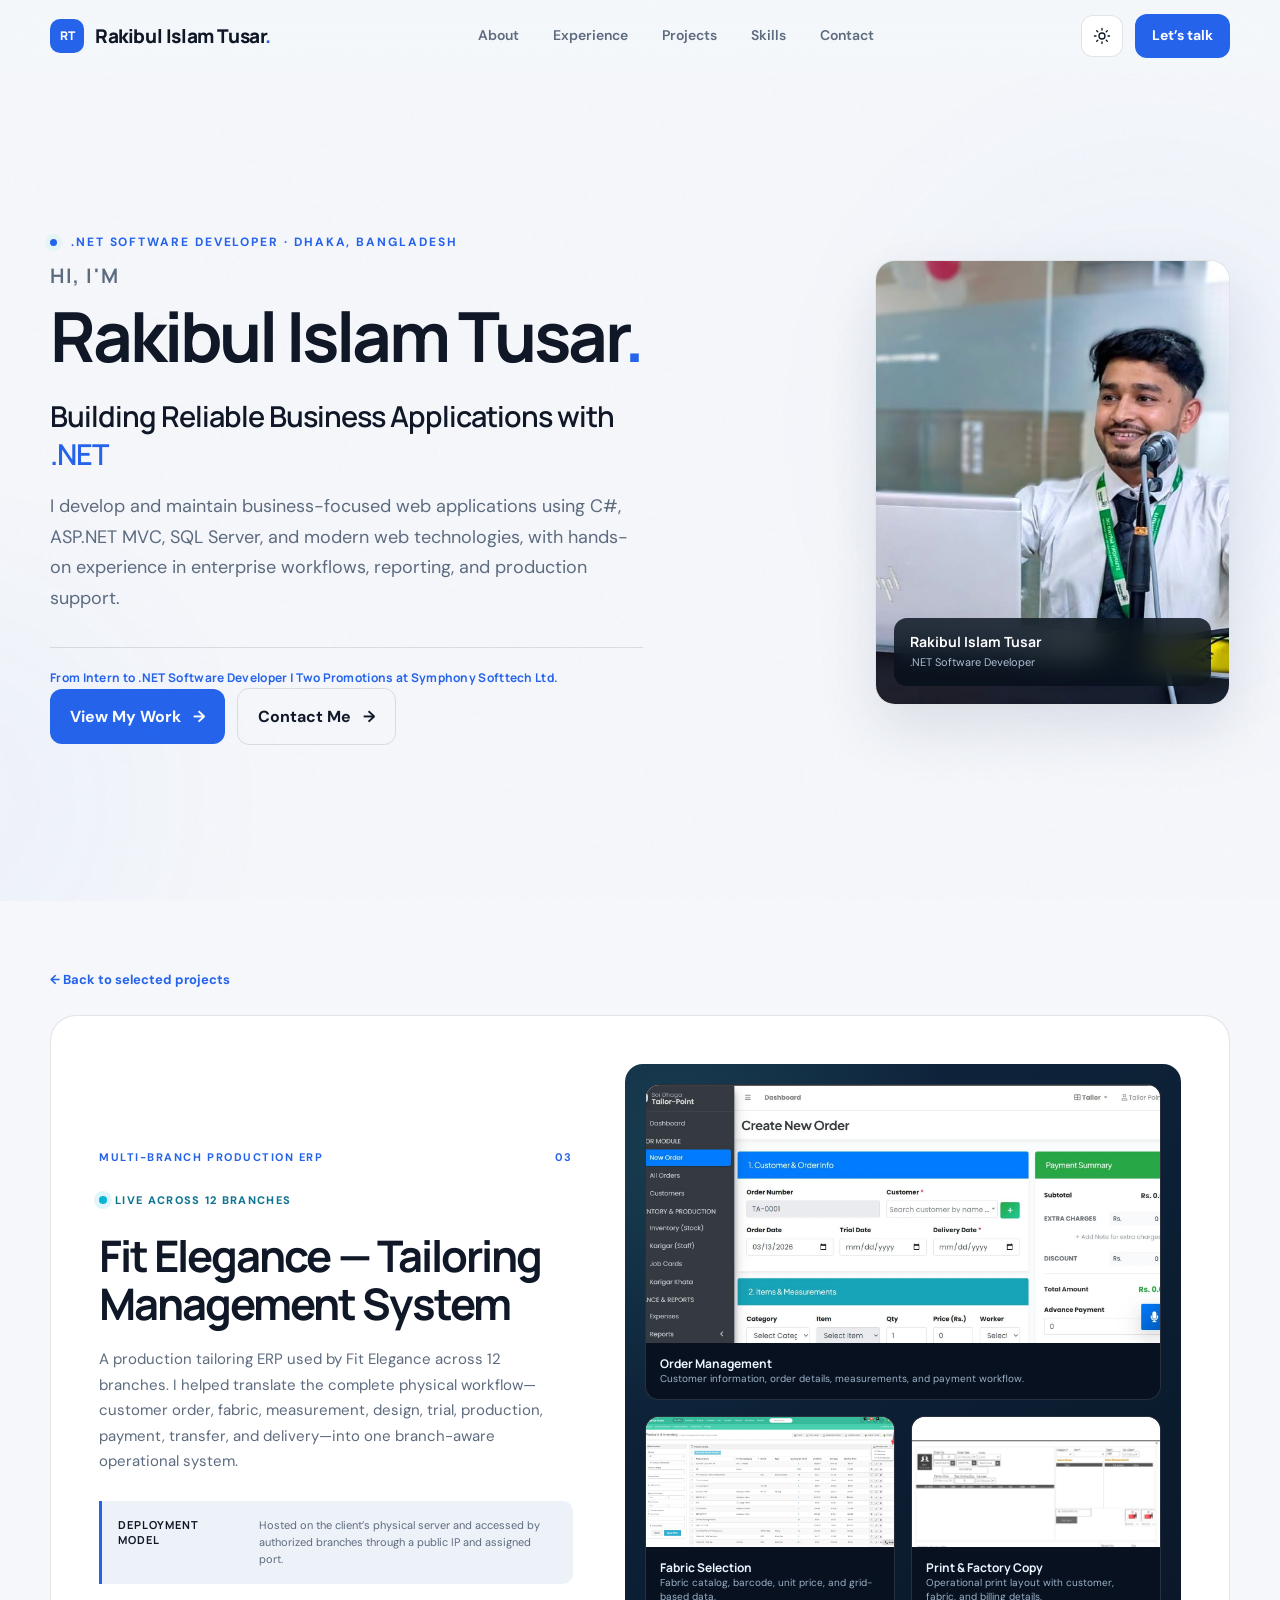
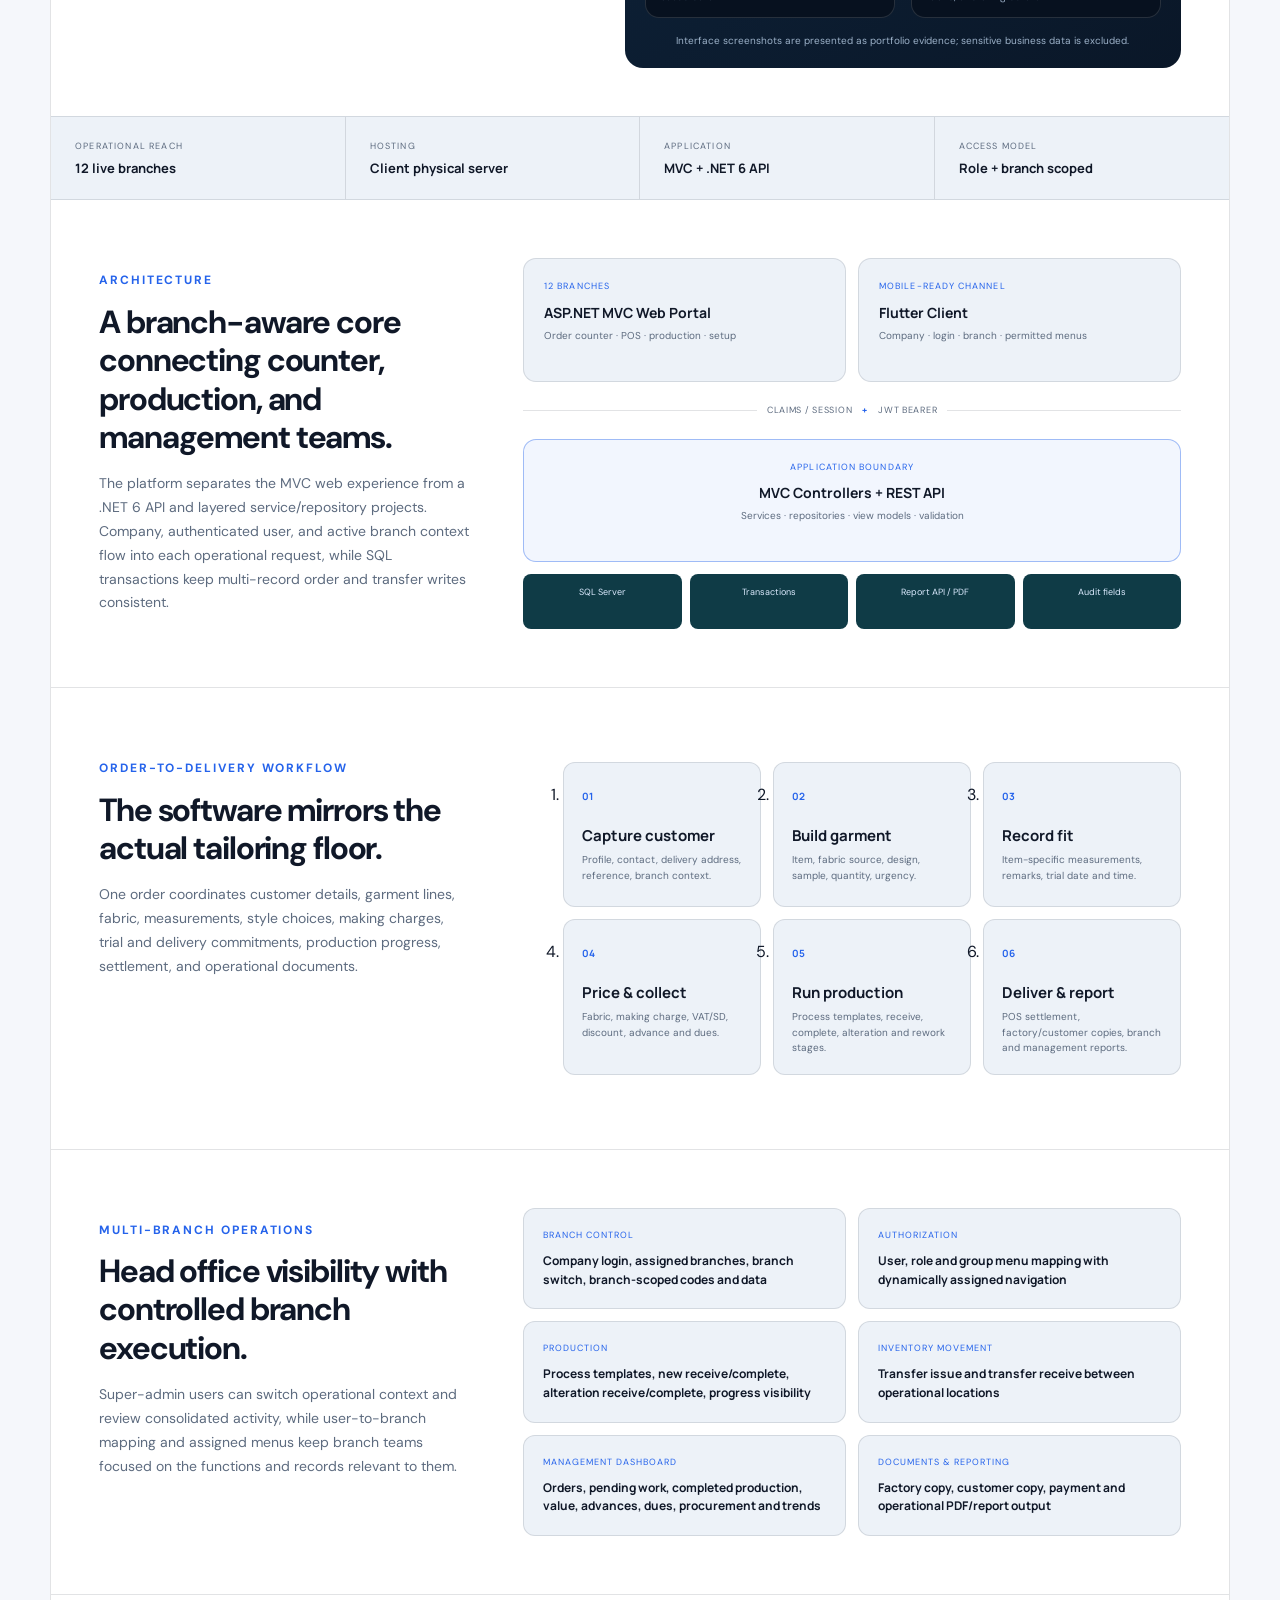
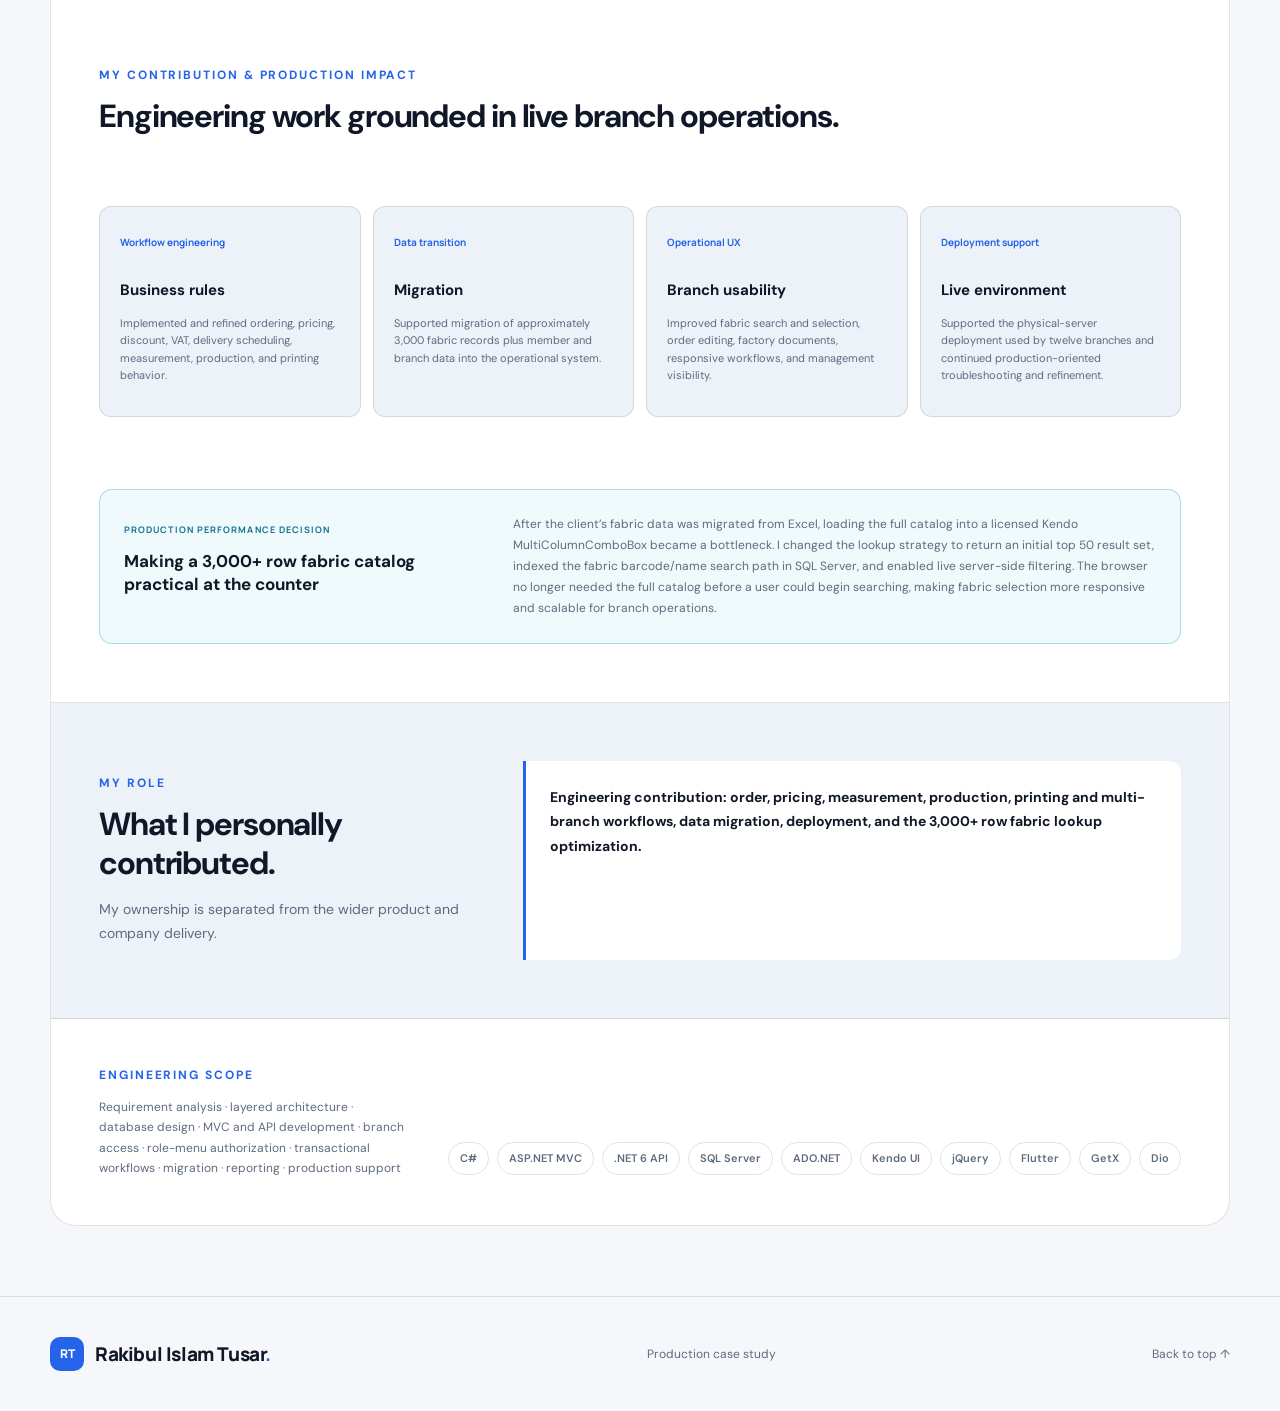
==== commit f688039a: "fix: remove accidental local path from project pages" ====
--- a/fit-elegance.html
+++ b/fit-elegance.html
@@ -1,4 +1,4 @@
-<!doctype html><html lang="en"><head><meta charset="utf-8"><meta name="viewport" content="width=device-width, initial-scale=1"><title>Fit Elegance Tailoring Management System | Rakibul Islam Tusar</title><meta name="description" content="Production software architecture and engineering case study by Rakibul Islam Tusar."><link rel="icon" href="assets/favicon.svg" type="image/svg+xml"><link rel="stylesheet" href="assets/site.css"></head><body class="detail-page"><a class="skip-link" href="#project-detail">Skip to project details</a>C:\Users\<header class="site-header" id="top">
+<!doctype html><html lang="en"><head><meta charset="utf-8"><meta name="viewport" content="width=device-width, initial-scale=1"><title>Fit Elegance Tailoring Management System | Rakibul Islam Tusar</title><meta name="description" content="Production software architecture and engineering case study by Rakibul Islam Tusar."><link rel="icon" href="assets/favicon.svg" type="image/svg+xml"><link rel="stylesheet" href="assets/site.css"></head><body class="detail-page"><a class="skip-link" href="#project-detail">Skip to project details</a><header class="site-header" id="top">
     <div class="container nav-wrap">
       <a class="brand" href="index.html#top">
         <span class="brand-mark" aria-hidden="true">RT</span>
